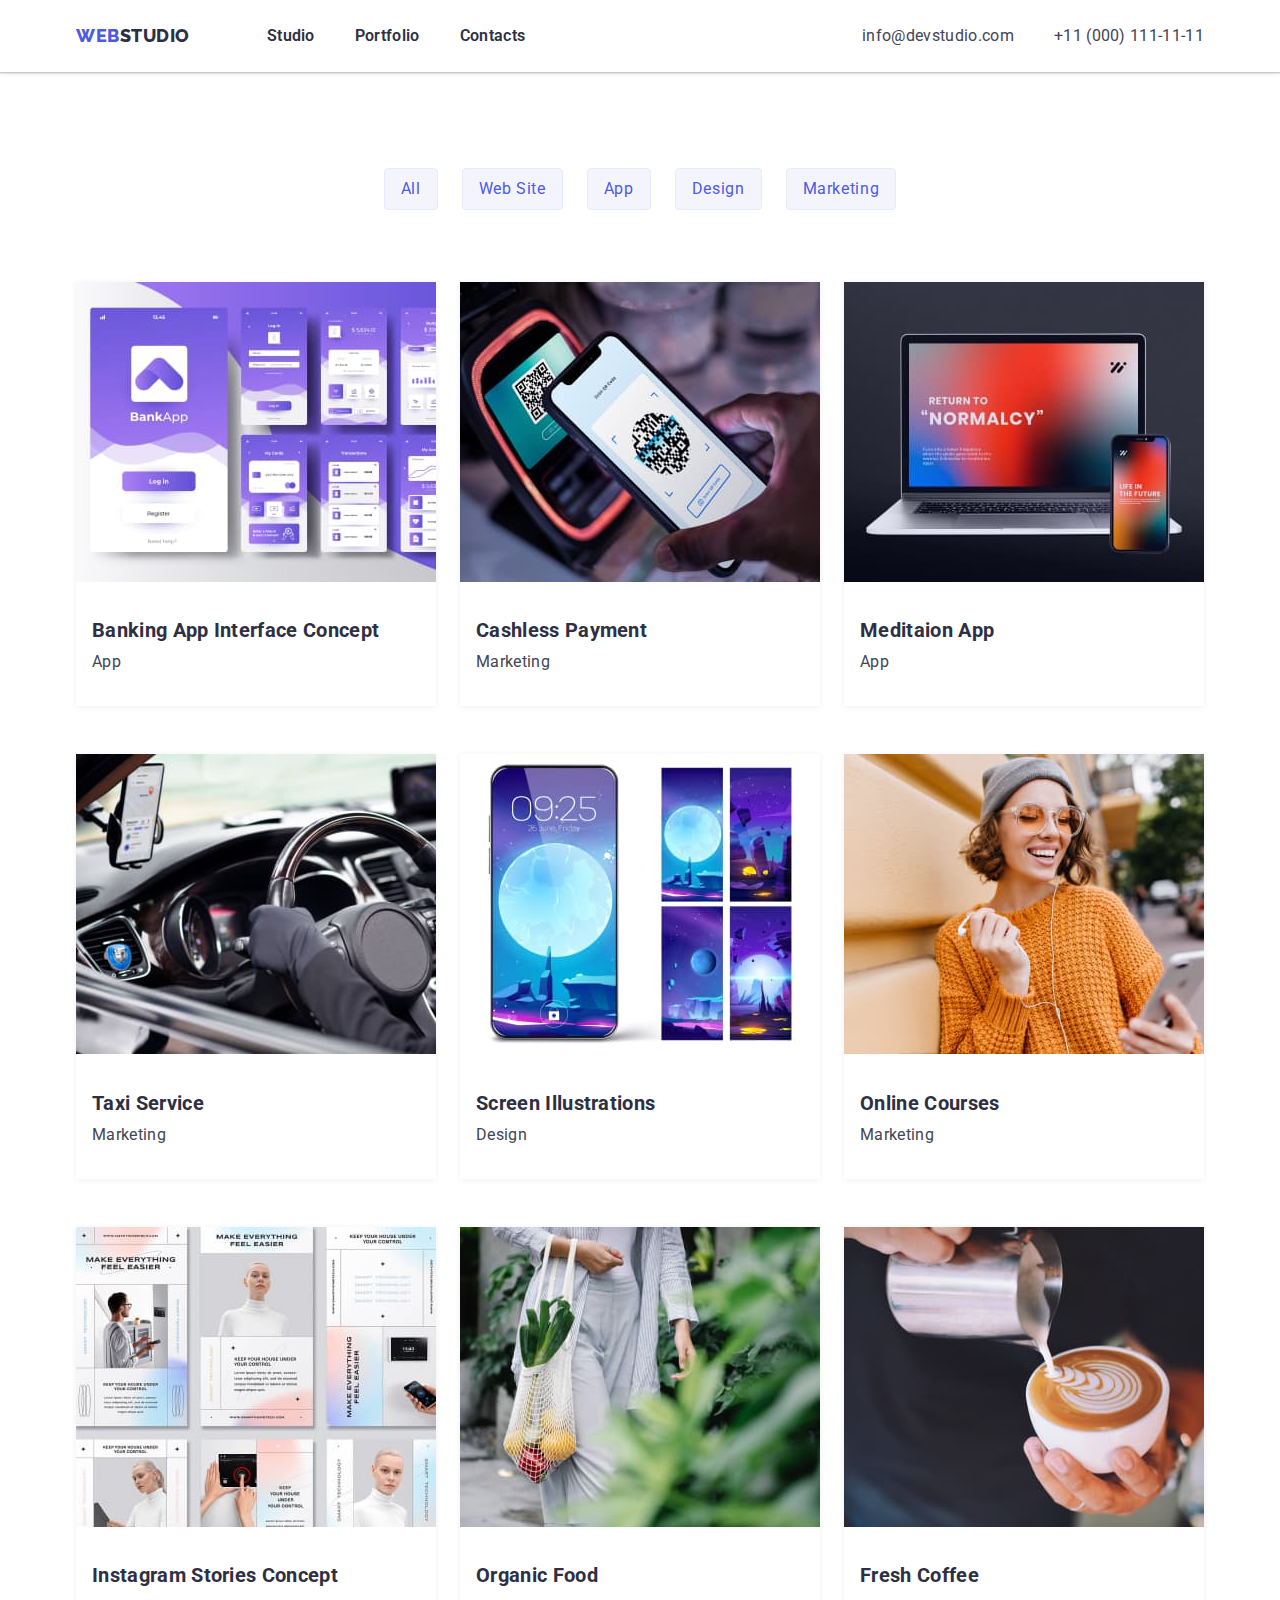
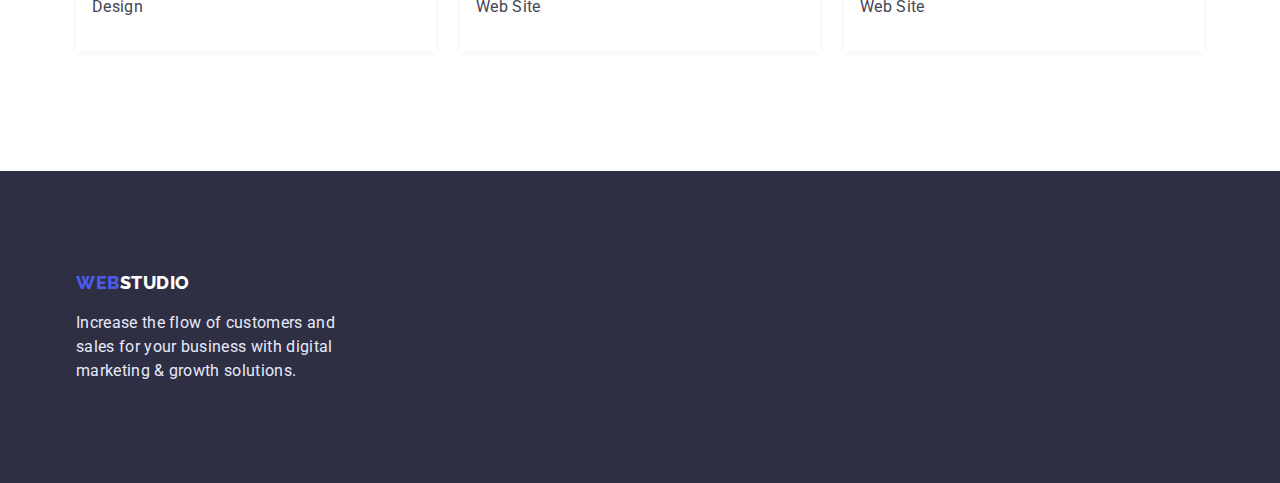
==== portfolio.html @ f22af622 "Flexbox" ====
<!DOCTYPE html>
<html lang="en">

<head>
    <meta charset="UTF-8">
    <meta http-equiv="X-UA-Compatible" content="IE=edge">
    <meta name="viewport" content="width=device-width, initial-scale=1.0">
    <title>Portfolio</title>
    <link rel="preconnect" href="https://fonts.googleapis.com">
    <link rel="preconnect" href="https://fonts.gstatic.com" crossorigin>
    <link href="https://fonts.googleapis.com/css2?family=Raleway:wght@800&family=Roboto:wght@400;500;700;900&display=swap"
        rel="stylesheet">
        <link rel="stylesheet" href="https://cdn.jsdelivr.net/npm/modern-normalize@1.1.0/modern-normalize.min.css">
    <link rel="stylesheet" href="./css/styles.css">
</head>

<body>
    <header class="page-header">
        <div class="container header-container">
            <nav>
                <a class="logo link" href="./index.html">Web<span class="part-logo-header">studio</span></a>
                <ul class="menu list">
                    <li class="menu-item"><a class="link" href="./index.html">Studio</a></li>
                    <li class="menu-item"><a class="link" href="./portfolio.html">Portfolio</a></li>
                    <li class="menu-item"><a class="link" href="#">Contacts</a></li>
                </ul>
            </nav>
            <ul class="list contacts-list">
                <li class="contacts"><a class="link" href="mailto:info@devstudio.com">info@devstudio.com</a></li>
                <li class="contacts"><a class="link" href="tel:+110001111111">+11 (000) 111-11-11</a></li>
            </ul>
        </div>
    </header>
    <main>
       <section>
       <div class="container">
        <h1 class="visually-hidden">Portfolio</h1>
        <ul class="list filter-list">
            <li class="filter-list-item"><button type="button" class="button filter-btn">All</button></li>
            <li class="filter-list-item"><button type="button" class="button filter-btn">Web Site</button></li>
            <li class="filter-list-item"><button type="button" class="button filter-btn">App</button></li>
            <li class="filter-list-item"><button type="button" class="button filter-btn">Design</button></li>
            <li class="filter-list-item"><button type="button" class="button filter-btn">Marketing</button></li>
        </ul>
        <ul class="list portfolio-list">
            <li class="portfolio-list-card">
                <a class="link" href="#">
                    <img src="./images/portfolio/banking-app.jpg" alt="Banking app interface concept" width="360" height="300">
                    <div class="portfolio-list-item">
                        <h2 class="title">Banking App Interface Concept</h2>
                        <p class="text portfolio-list-text">App</p>
                    </div>
                </a>
            </li>
            <li class="portfolio-list-card">
                <a class="link" href="#">
                    <img src="./images/portfolio/cashless-payment.jpg" alt="Cashless payment" width="360" height="300">
                    <div class="portfolio-list-item">
                        <h2 class="title">Cashless Payment</h2>
                        <p class="text portfolio-list-text">Marketing</p>
                    </div>
                </a>
            </li>
            <li class="portfolio-list-card">
                <a class="link" href="#">
                    <img src="./images/portfolio/meditaion-app.jpg" alt="Meditaion app" width="360" height="300">
                    <div class="portfolio-list-item">
                        <h2 class="title">Meditaion App</h2>
                        <p class="text portfolio-list-text">App</p>
                    </div>
                </a>
            </li>
            <li class="portfolio-list-card">
                <a class="link" href="#">
                    <img src="./images/portfolio/taxi-service.jpg" alt="Taxi service" width="360" height="300">
                    <div class="portfolio-list-item">
                        <h2 class="title">Taxi Service</h2>
                        <p class="text portfolio-list-text">Marketing</p>
                    </div>
                </a>
            </li>
            <li class="portfolio-list-card">
                <a class="link" href="#">
                    <img src="./images/portfolio/screen-illustrations.jpg" alt="Screen illustrations" width="360" height="300">
                    <div class="portfolio-list-item">
                        <h2 class="title">Screen Illustrations</h2>
                        <p class="text portfolio-list-text">Design</p>
                    </div>
                </a>
            </li>
            <li class="portfolio-list-card">
                <a class="link" href="#">
                    <img src="./images/portfolio/online-courses.jpg" alt="Online courses" width="360" height="300">
                    <div class="portfolio-list-item">
                        <h2 class="title">Online Courses</h2>
                        <p class="text portfolio-list-text">Marketing</p>
                    </div>
                </a>
            </li>
            <li class="portfolio-list-card">
                <a class="link" href="#">
                    <img src="./images/portfolio/instagram-stories.jpg" alt="Instagram stories concept" width="360"
                        height="300">
                    <div class="portfolio-list-item">
                        <h2 class="title">Instagram Stories Concept</h2>
                        <p class="text portfolio-list-text">Design</p>
                    </div>
                </a>
            </li>
            <li class="portfolio-list-card">
                <a class="link" href="#">
                    <img src="./images/portfolio/organic-food.jpg" alt="Organic food" width="360" height="300">
                    <div class="portfolio-list-item">
                        <h2 class="title">Organic Food</h2>
                        <p class="text portfolio-list-text">Web Site</p>
                    </div>
                </a>
            </li>
            <li class="portfolio-list-card">
                <a class="link" href="#">
                    <img src="./images/portfolio/fresh-coffee.jpg" alt="Fresh coffee" width="360" height="300">
                    <div class="portfolio-list-item">
                        <h2 class="title">Fresh Coffee</h2>
                        <p class="text portfolio-list-text">Web Site</p>
                    </div>
                </a>
            </li>
        </ul>
       </div>
       </section>
    </main>
<footer class="footer">
    <div class="container footer-container">
        <a class="logo link" href="./index.html">Web<span class="part-logo-footer">studio</span></a>
        <p class="text footer-text">Increase the flow of customers and sales for your business with digital marketing &
            growth
            solutions.</p>
    </div>
</footer>
</body>

</html>
---- css/styles.css ----
:root {
    --primary-color: #434455;
    --dark-color: #2E2F42;
    --brand-color: #4D5AE5;
    --accent-color: #E7E9FC;
    --white-color: #FFFFFF;
    --light-color: #F4F4FD;
    --active-color: #404BBF;
    --indent-item: 32px;
    --margin-card: 24px;
    --indent-text: 16px;
    --small-indent: 8px;
}

h1,
h2,
h3,
p {
margin: 0;
}

ul {
    margin: 0;
    padding-left: 0;
}

.list {
    list-style: none;
}

.link {
    color: inherit;
    text-decoration: none;
}

.visually-hidden {
    position: absolute;
    width: 1px;
    height: 1px;
    margin: -1px;
    border: 0;
    padding: 0;
    white-space: nowrap;
    clip-path: inset(100%);
    clip: rect(0 0 0 0);
    overflow: hidden;
}

body {
    font-family: Roboto, sans-serif;
    font-size: 16px;
    color: var(--primary-color);
    font-weight: 400;
    letter-spacing: 0.02em;
    background-color: var(--white-color);
}

.container {
    width: 1158px;
    padding-left: 15px;
    padding-right: 15px;
    margin-left: auto;
    margin-right: auto;
}

.section {
padding-top: 120px;
padding-bottom: 120px;
}

.section-title {
    font-size: 36px;
    line-height: 1.1;
    text-align: center;
    text-transform: capitalize;
    color: var(--dark-color);
}

.title {
    font-size: 20px;
    line-height: 1.2;
    color: var(--dark-color);
}

.text {
    margin-top: var(--small-indent);

    line-height: 1.5;
}

.button {
    font-family: inherit;
    line-height: 1.19;
    letter-spacing: 0.04em;
    border-radius: 4px;
    cursor: pointer;
}

/* Header */

.header-container {
    display: flex;
    padding-top: var(--margin-card);
    padding-bottom: var(--margin-card);
}

.page-header {
    box-shadow: 0px 2px 1px rgba(46, 47, 66, 0.08), 0px 1px 1px rgba(46, 47, 66, 0.16), 0px 1px 6px rgba(46, 47, 66, 0.08);
}

nav {
display: flex;
}

.logo {
    margin-right: 77px;
    
    font-family: 'Raleway', sans-serif;
    font-weight: 800;
    font-size: 18px;
    line-height: 1.33;
    letter-spacing: 0.03em;
    text-transform: uppercase;
    color: var(--brand-color);
}

.part-logo-header {
    color: var(--dark-color);
}

.menu {
    display: flex;

    font-weight: 600;
    line-height: 1.5;
    color: var(--dark-color);
}

.menu-item:not(:last-child) {
    margin-right: 40px;
}

.menu-item:hover,
.menu-item:focus {
    color: var(--primary-color);
}

.menu-item:active {
    color: var(--brand-color);
}

.contacts-list {
    display: flex;
    margin-left: auto;
}

.list .contacts + .contacts {
    margin-left: 40px;
}

.contacts {
    font-weight: 400;
    line-height: 1.5;
}

.contacts:hover,
.contacts:focus {
    color: var(--brand-color);
    
}

/* Hero */

.hero {
    padding-top: 192px;
    padding-bottom: 192px;
    text-align: center;

    background-color: var(--dark-color);
}

.hero .container {
    padding-left: 333px;
    padding-right: 333px;
}

.hero-title {
    margin-bottom: 48px;

    font-size: 56px;
    line-height: 1.07;
    color: var(--white-color);
    text-transform: capitalize;
}

.part-hero-title {
text-transform: lowercase;
}

.hero-btn {
    padding: var(--indent-text) var(--indent-item);

    text-transform: capitalize;
    color: var(--white-color);
    background-color: var(--brand-color);
    box-shadow: 0px 4px 4px rgba(0, 0, 0, 0.15);
}

.button:hover,
.button:focus {
    box-shadow: 0px 1px 6px rgba(46, 47, 66, 0.08), 0px 1px 1px rgba(46, 47, 66, 0.16), 0px 2px 1px rgba(46, 47, 66, 0.08);
}

.button:active {
    background-color: var(--active-color)
    box-shadow: 0px 4px 4px rgba(0, 0, 0, 0.15);
}

/* Features */

.features-list {
    display: flex;
    justify-content: space-between;
}

.features-list-item {
width: calc(100% / 3 - var(--margin-card));
}

.features-list-item:not(:last-child) {
    margin-right: var(--margin-card);
}

/* Gallery */

.gallery-list {
    display: flex;
    justify-content: center;
    margin-top: 72px;
}

.gallery-list-img:not(:last-child) {
    margin-right: var(--margin-card);
}

/* Team */

.team-section {
    background-color: var(--light-color);
}

.team-list {
    display: flex;
    justify-content: space-between;
    margin-top: 72px;
}

.team-list-card {
    padding-bottom: var(--indent-item);
    text-align: center;

    background-color: var(--white-color);
    box-shadow: 0px 1px 6px rgba(46, 47, 66, 0.08), 0px 1px 1px rgba(46, 47, 66, 0.16), 0px 2px 1px rgba(46, 47, 66, 0.08);
    border-radius: 0px 0px 4px 4px;
}

.team-list-card:not(:last-child) {
    margin-right: var(--margin-card);
}

.team-list-title {
    margin-top: var(--indent-item);
    margin-bottom: var(--small-indent);
}

/* Footer */

.footer-container {
    padding-top: 100px;
    padding-bottom: 100px;
}

.footer {
    background-color: var(--dark-color);
}

.part-logo-footer {
    color: var(--white-color);
}

.footer-text {
    width: 264px;
    margin-top: var(--indent-text);

    color: var(--accent-color);
}

/* Portfolio */

.filter-list{
    display: flex;
    justify-content: center;
    margin-top: 96px;
    margin-bottom: 72px;
}

.filter-list-item:not(:last-child) {
    margin-right: var(--margin-card);
}

.filter-btn {
    padding: var(--small-indent) var(--indent-text);

    font-size: 16px;
    line-height: 1.5;
    color: #4D5AE5;
    background-color: var(--light-color);
    border: 1px solid #E7E9FC;
}

.filter-btn:hover, 
.filter-btn:focus {
    color: var(--white-color);
    background-color: var(--brand-color);
}

.portfolio-list {
    display: flex;
    flex-wrap: wrap;
    justify-content: space-between;
    margin-top: -48px;
    margin-right: calc(-1 * var(--margin-card));
    padding-bottom: 120px;
}

.portfolio-list-card {
margin-top: 48px;
margin-right: var(--margin-card);
padding-bottom: var(--indent-item);

background: var(--white-color)
border: 0.5px solid var(--light-color);
box-shadow: 0px 1px 6px rgba(46, 47, 66, 0.08);
}

.portfolio-list-item {
    margin-top: var(--indent-item);
    padding-left: var(--indent-text);
}

.portfolio-list-text {
margin-top: var(--small-indent);
}
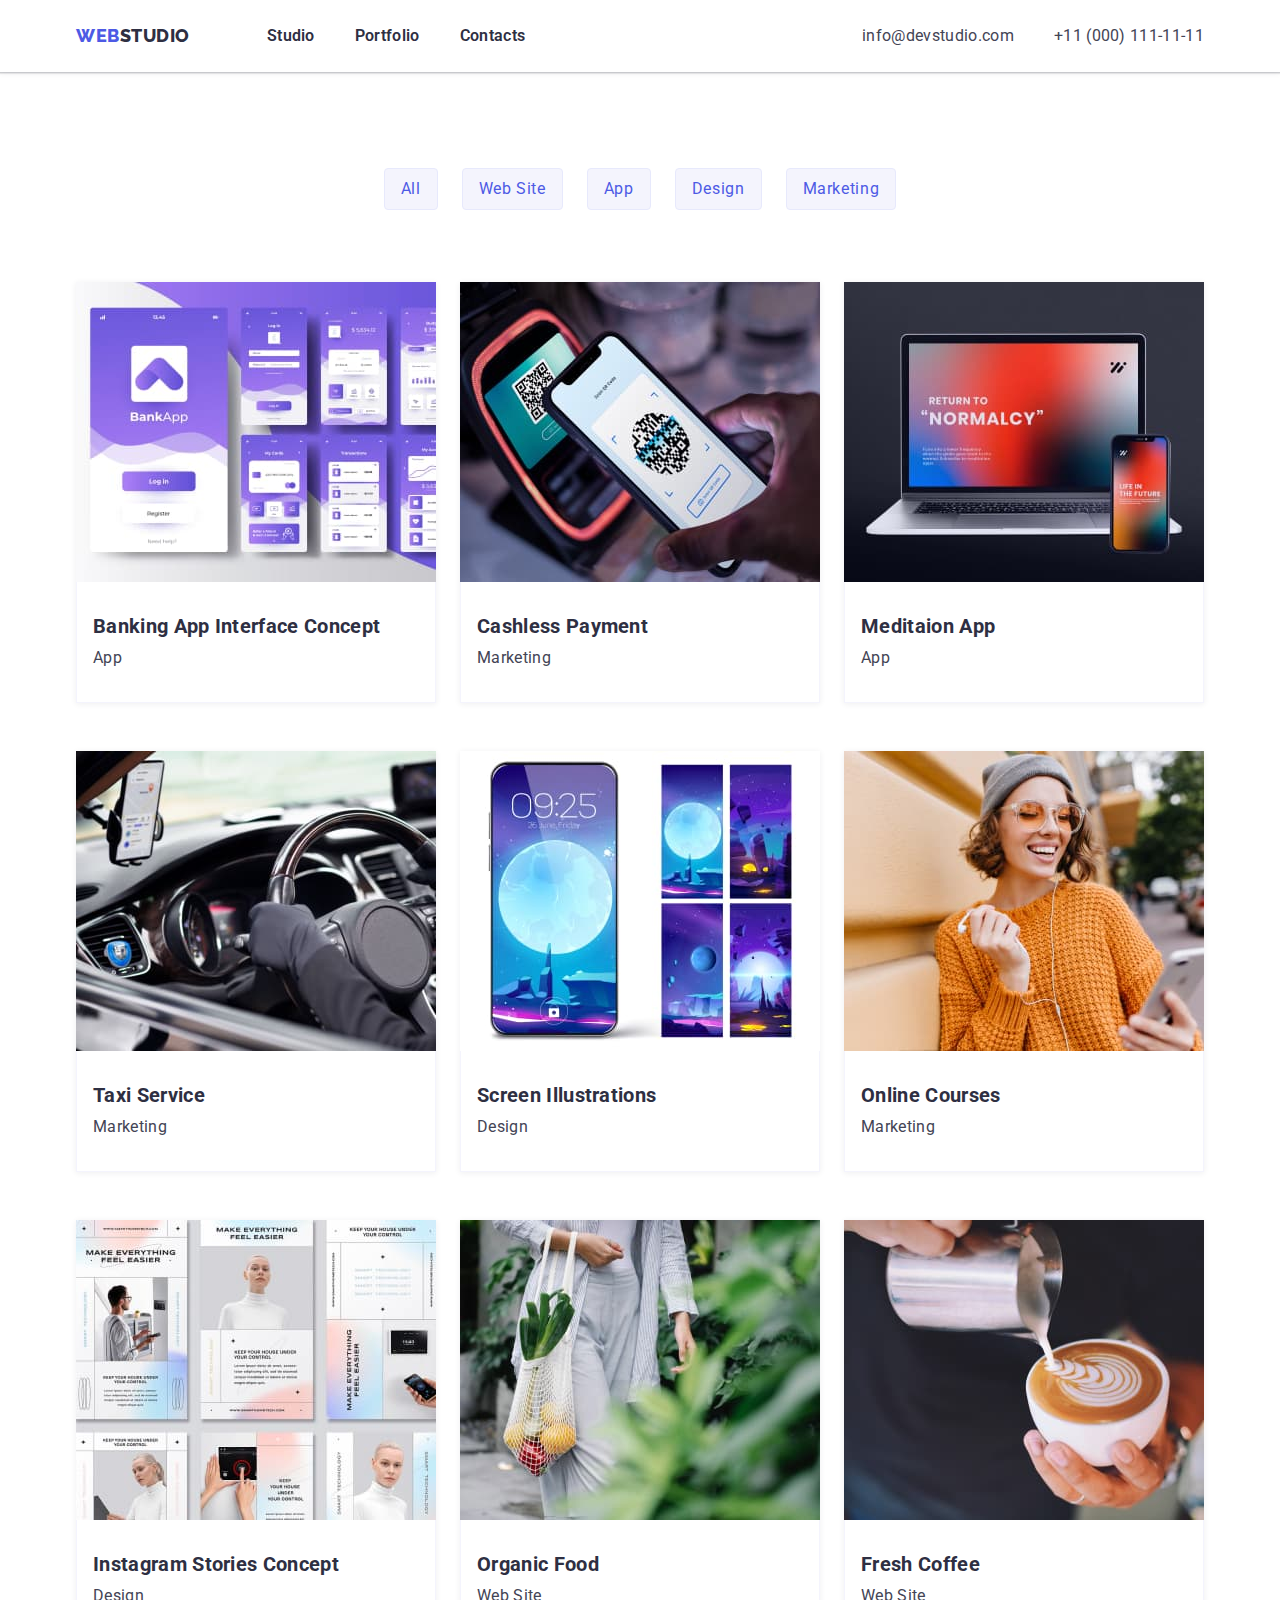
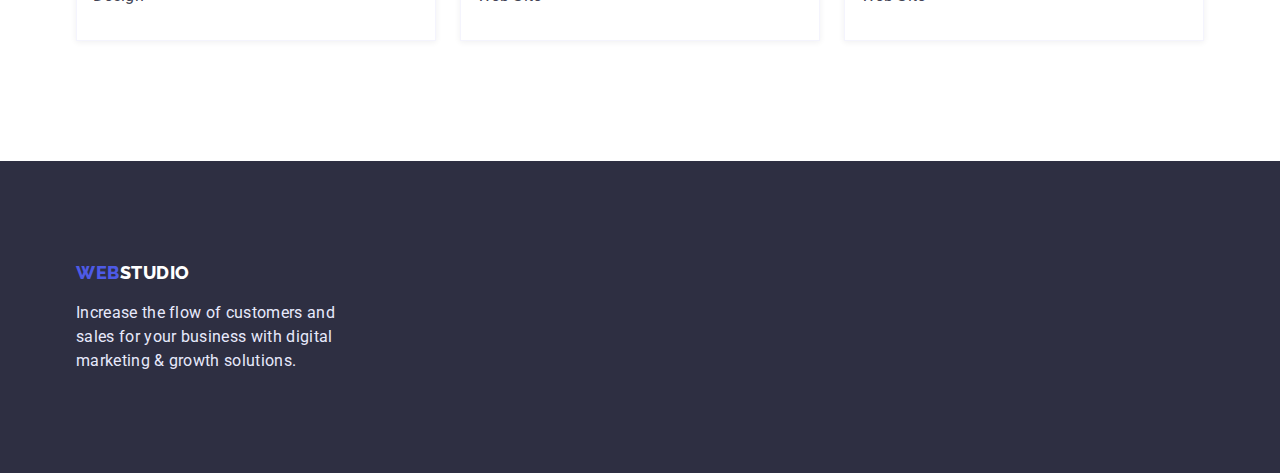
==== commit 3bceccd6: "Flexbox. Correct the mistakes." ====
--- a/portfolio.html
+++ b/portfolio.html
@@ -32,7 +32,7 @@
         </div>
     </header>
     <main>
-       <section>
+       <section class="section portfolio-section">
        <div class="container">
         <h1 class="visually-hidden">Portfolio</h1>
         <ul class="list filter-list">
@@ -130,7 +130,7 @@
        </section>
     </main>
 <footer class="footer">
-    <div class="container footer-container">
+    <div class="container">
         <a class="logo link" href="./index.html">Web<span class="part-logo-footer">studio</span></a>
         <p class="text footer-text">Increase the flow of customers and sales for your business with digital marketing &
             growth
--- a/css/styles.css
+++ b/css/styles.css
@@ -24,6 +24,10 @@
     padding-left: 0;
 }
 
+img {
+    display: block;
+}
+
 .list {
     list-style: none;
 }
@@ -100,16 +104,20 @@
 
 .header-container {
     display: flex;
+}
+
+.page-header {
+    box-shadow: 0px 2px 1px rgba(46, 47, 66, 0.08), 0px 1px 1px rgba(46, 47, 66, 0.16), 0px 1px 6px rgba(46, 47, 66, 0.08);
+}
+
+nav {
+display: flex;
+}
+
+.page-header .link {
+    display: block;
     padding-top: var(--margin-card);
     padding-bottom: var(--margin-card);
-}
-
-.page-header {
-    box-shadow: 0px 2px 1px rgba(46, 47, 66, 0.08), 0px 1px 1px rgba(46, 47, 66, 0.16), 0px 1px 6px rgba(46, 47, 66, 0.08);
-}
-
-nav {
-display: flex;
 }
 
 .logo {
@@ -233,6 +241,10 @@
 
 /* Gallery */
 
+.gallery.section {
+    padding-top: 0;
+}
+
 .gallery-list {
     display: flex;
     justify-content: center;
@@ -256,31 +268,32 @@
 }
 
 .team-list-card {
+    box-shadow: 0px 1px 6px rgba(46, 47, 66, 0.08), 0px 1px 1px rgba(46, 47, 66, 0.16), 0px 2px 1px rgba(46, 47, 66, 0.08);
+    border-radius: 0px 0px 4px 4px;
+}
+
+.team-list-card:not(:last-child) {
+    margin-right: var(--margin-card);
+}
+
+.team-list-description {
+    padding-top: var(--indent-item);
     padding-bottom: var(--indent-item);
     text-align: center;
-
+    
     background-color: var(--white-color);
-    box-shadow: 0px 1px 6px rgba(46, 47, 66, 0.08), 0px 1px 1px rgba(46, 47, 66, 0.16), 0px 2px 1px rgba(46, 47, 66, 0.08);
-    border-radius: 0px 0px 4px 4px;
-}
-
-.team-list-card:not(:last-child) {
-    margin-right: var(--margin-card);
 }
 
 .team-list-title {
-    margin-top: var(--indent-item);
     margin-bottom: var(--small-indent);
 }
 
 /* Footer */
 
-.footer-container {
+.footer {
     padding-top: 100px;
-    padding-bottom: 100px;
-}
-
-.footer {
+    padding-bottom: 100px; 
+
     background-color: var(--dark-color);
 }
 
@@ -297,10 +310,13 @@
 
 /* Portfolio */
 
+.portfolio-section {
+    padding-top: 96px;
+}
+
 .filter-list{
     display: flex;
     justify-content: center;
-    margin-top: 96px;
     margin-bottom: 72px;
 }
 
@@ -330,22 +346,22 @@
     justify-content: space-between;
     margin-top: -48px;
     margin-right: calc(-1 * var(--margin-card));
-    padding-bottom: 120px;
 }
 
 .portfolio-list-card {
 margin-top: 48px;
 margin-right: var(--margin-card);
-padding-bottom: var(--indent-item);
-
-background: var(--white-color)
-border: 0.5px solid var(--light-color);
+
+background: var(--white-color);
 box-shadow: 0px 1px 6px rgba(46, 47, 66, 0.08);
 }
 
 .portfolio-list-item {
-    margin-top: var(--indent-item);
+    padding-top: var(--indent-item);
+    padding-bottom: var(--indent-item);
     padding-left: var(--indent-text);
+    border: 0.5px solid var(--light-color);
+    border-top: none;
 }
 
 .portfolio-list-text {
